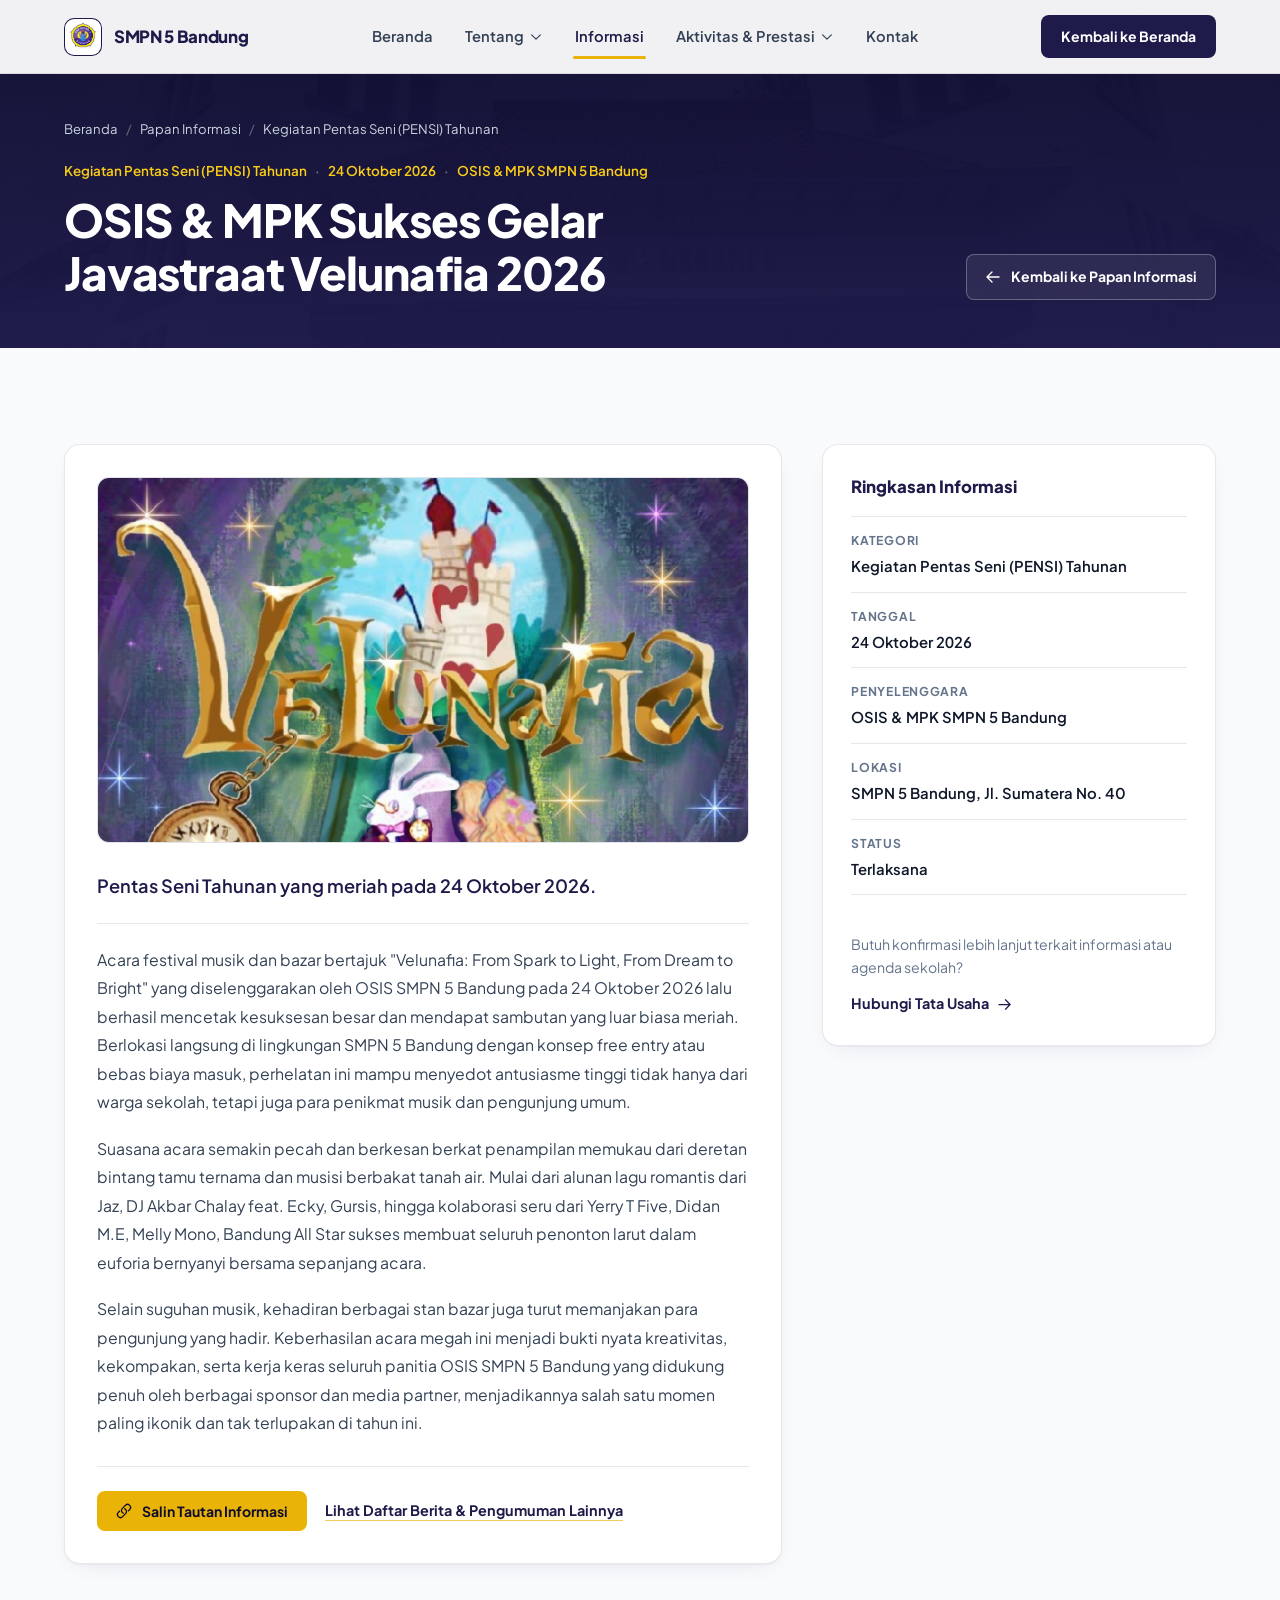
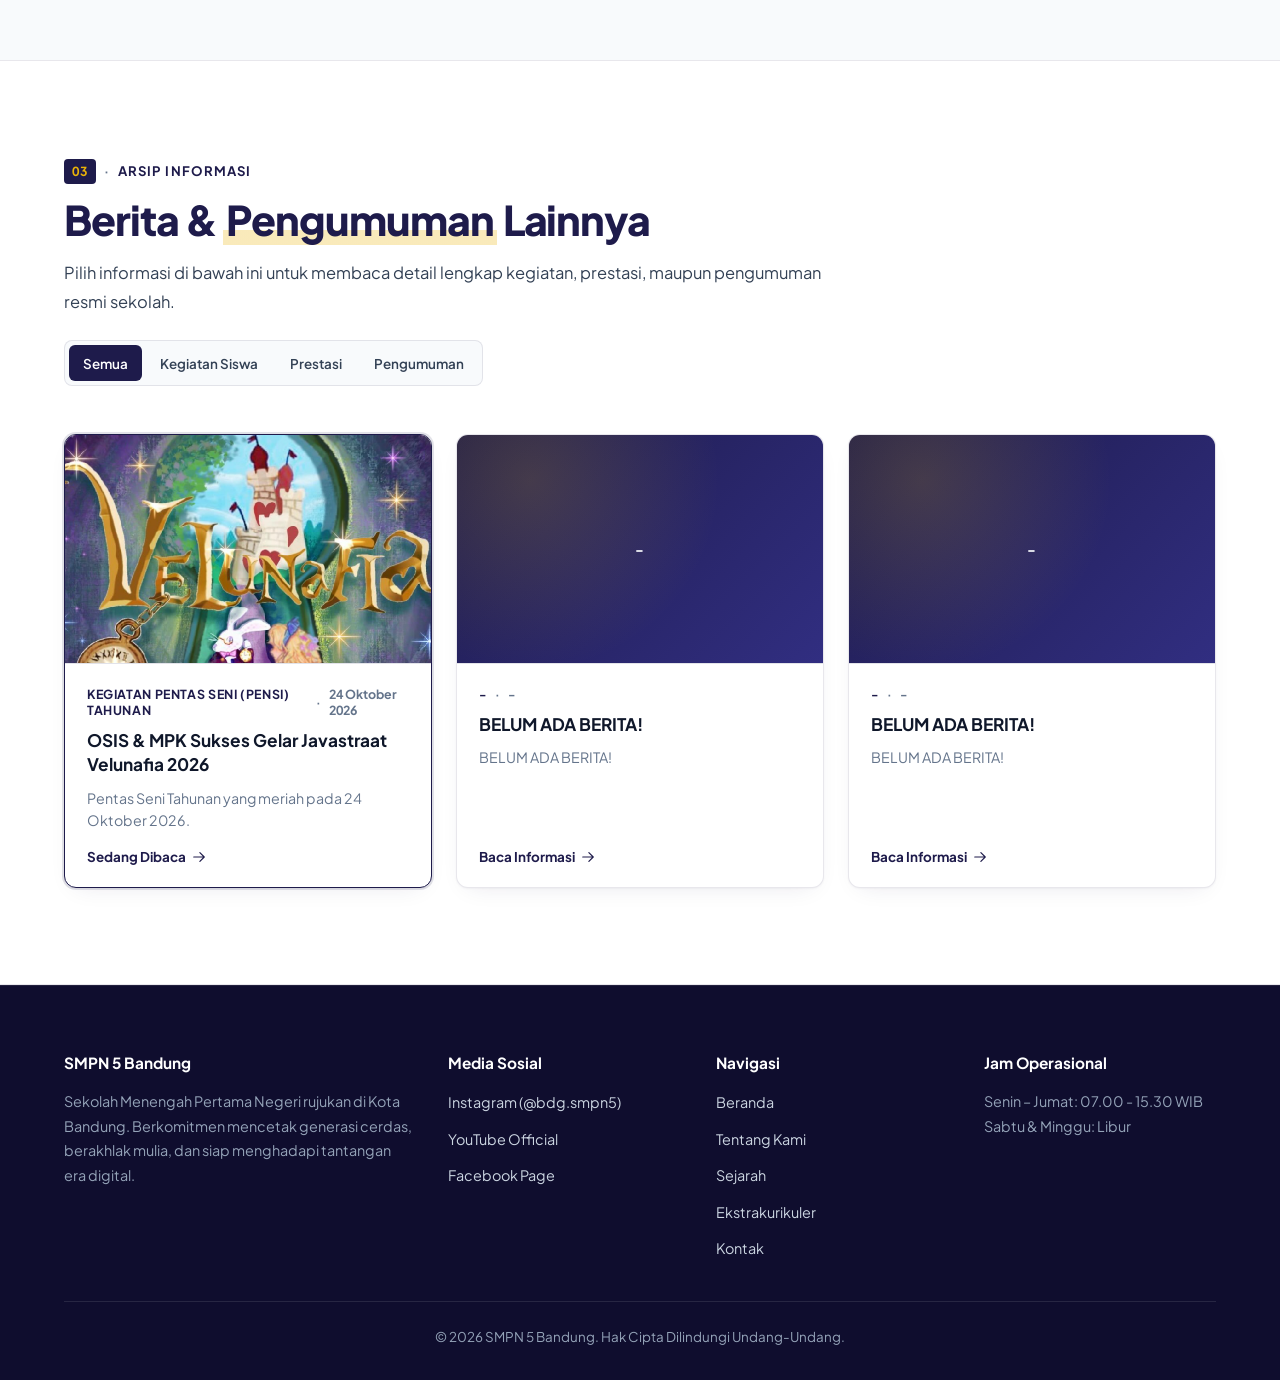
==== berita.html @ 43fdb9d6 "Add files via upload" ====
<!DOCTYPE html>
<html lang="id">
<head>
  <meta charset="UTF-8">
  <meta name="viewport" content="width=device-width, initial-scale=1, viewport-fit=cover">
  <title>Berita &amp; Pengumuman – SMPN 5 Bandung</title>
  <meta name="description" content="Pusat informasi berita kegiatan kesiswaan, prestasi, dan pengumuman resmi SMP Negeri 5 Bandung.">
  <meta property="og:title" content="Berita &amp; Pengumuman – SMPN 5 Bandung">
  <meta property="og:description" content="Pusat informasi berita kegiatan kesiswaan, prestasi, dan pengumuman resmi SMP Negeri 5 Bandung.">
  <meta property="og:type" content="website">
  <link rel="preconnect" href="https://fonts.googleapis.com">
  <link rel="preconnect" href="https://fonts.gstatic.com" crossorigin>
  <link href="https://fonts.googleapis.com/css2?family=Plus+Jakarta+Sans:wght@400;500;600;700;800&display=swap" rel="stylesheet">
  <link rel="stylesheet" href="css/style.css">
</head>
<body class="page-berita">

  <div id="bar" aria-hidden="true"></div>

  <!-- NAVIGASI UTAMA -->
  <nav id="nav" aria-label="Navigasi Utama">
    <div class="wrap nb">
      <a href="index.html#beranda" class="logo">
        <span class="logo-frame">
          <img src="assets/images/Logo_SMPN5.png" alt="Logo SMPN 5 Bandung" class="logo-img" data-fallback-text="5">
        </span>
        <span class="logo-text">SMPN 5 Bandung</span>
      </a>

      <div class="menu" id="menu">
        <a href="index.html#beranda" data-t="beranda">Beranda</a>

        <div class="dd">
          <a href="index.html#tentang" data-t="tentang sejarah">
            <span>Tentang</span>
            <svg class="dd-chevron" width="14" height="14" fill="none" viewBox="0 0 24 24" stroke="currentColor" stroke-width="2" aria-hidden="true">
              <path stroke-linecap="round" stroke-linejoin="round" d="m19.5 8.25-7.5 7.5-7.5-7.5" />
            </svg>
          </a>
          <div class="sub">
            <a href="index.html#tentang">Visi &amp; Kepala Sekolah</a>
            <a href="index.html#sejarah">Sejarah Sekolah</a>
          </div>
        </div>

        <a href="berita.html" class="active" data-t="info">Informasi</a>

        <div class="dd">
          <a href="index.html#sorotan" data-t="sorotan ekskul galeri">
            <span>Aktivitas &amp; Prestasi</span>
            <svg class="dd-chevron" width="14" height="14" fill="none" viewBox="0 0 24 24" stroke="currentColor" stroke-width="2" aria-hidden="true">
              <path stroke-linecap="round" stroke-linejoin="round" d="m19.5 8.25-7.5 7.5-7.5-7.5" />
            </svg>
          </a>
          <div class="sub">
            <a href="index.html#sorotan">Program &amp; Kegiatan</a>
            <a href="index.html#ekskul">Ekstrakurikuler</a>
            <a href="index.html#galeri">Galeri</a>
          </div>
        </div>

        <a href="index.html#kontak" data-t="kontak">Kontak</a>
        <span class="ind" id="ind" aria-hidden="true"></span>
      </div>

      <div class="nav-actions">
        <a href="index.html#info" class="nav-cta">Kembali ke Beranda</a>
        <button class="burger" id="burger" type="button" aria-label="Menu" aria-expanded="false" aria-controls="menu">
          <svg class="icon-menu" width="22" height="22" fill="none" viewBox="0 0 24 24" stroke="currentColor" stroke-width="1.8" aria-hidden="true">
            <path stroke-linecap="round" stroke-linejoin="round" d="M3.75 6.75h16.5M3.75 12h16.5M3.75 17.25h16.5" />
          </svg>
          <svg class="icon-close" width="22" height="22" fill="none" viewBox="0 0 24 24" stroke="currentColor" stroke-width="1.8" aria-hidden="true">
            <path stroke-linecap="round" stroke-linejoin="round" d="M6 18 18 6M6 6l12 12" />
          </svg>
        </button>
      </div>
    </div>
  </nav>

  <!-- NEWS PAGE HEADER -->
  <header class="news-hero">
    <div class="news-hero-bg" style="background-image:url('assets/images/SMPN_5.png')"></div>
    <div class="news-hero-overlay"></div>
    <div class="wrap news-hero-inner">
      <nav class="breadcrumb" aria-label="Breadcrumb">
        <a href="index.html">Beranda</a>
        <span aria-hidden="true">/</span>
        <a href="index.html#info">Papan Informasi</a>
        <span aria-hidden="true">/</span>
        <span id="crumb-title">Detail Informasi</span>
      </nav>

      <div class="news-hero-row">
        <div>
          <div class="news-kicker-line">
            <span id="detail-category">Kegiatan Siswa</span>
            <span class="sep" aria-hidden="true">·</span>
            <span id="detail-date" class="tabular">24 Oktober 2026</span>
            <span class="sep" aria-hidden="true">·</span>
            <span id="detail-unit">OSIS &amp; MPK SMPN 5 Bandung</span>
          </div>
          <h1 id="detail-title">OSIS &amp; MPK Sukses Gelar Javastraat Velunafia 2026</h1>
        </div>
        <a href="index.html#info" class="btn ghost sm back-btn">
          <svg width="16" height="16" fill="none" viewBox="0 0 24 24" stroke="currentColor" stroke-width="2" aria-hidden="true">
            <path stroke-linecap="round" stroke-linejoin="round" d="M10.5 19.5 3 12m0 0 7.5-7.5M3 12h18" />
          </svg>
          <span>Kembali ke Papan Informasi</span>
        </a>
      </div>
    </div>
  </header>

  <main>
    <!-- DETAIL ARTIKEL -->
    <section id="article-detail" class="light-section">
      <div class="wrap">
        <div class="article-layout">
          <article class="article-main">
            <figure class="article-cover" id="detail-cover">
              <img id="detail-img" src="assets/images/Logo Velunafia.png" alt="Velunafia 2026" data-fallback-text="Velunafia 2026">
            </figure>

            <p class="article-summary" id="detail-summary">
              Ajang kreativitas seni dan kolaborasi pelajar yang meriah pada 24 Oktober 2026.
            </p>

            <div class="article-prose" id="detail-body">
              <p>OSIS dan MPK SMP Negeri 5 Bandung menyelenggarakan Javastraat Velunafia 2026 sebagai ruang ekspresi seni, musik, pertunjukan budaya Nusantara, serta kolaborasi antarsiswa di lingkungan Jalan Sumatera No. 40.</p>
              <p>Rangkaian acara menampilkan pentas gamelan kontemporer, paduan suara, seni tari tradisional, hingga pameran karya proyek pelajar yang mencerminkan semangat Profil Pelajar Pancasila dan kreativitas generasi muda Kota Bandung.</p>
              <p>Kegiatan berlangsung tertib dengan dukungan penuh pimpinan sekolah, dewan guru, komite, serta antusiasme seluruh warga sekolah dan tamu undangan.</p>
            </div>

            <div class="article-actions">
              <button type="button" class="btn gold sm" id="copy-link-btn">
                <svg width="16" height="16" fill="none" viewBox="0 0 24 24" stroke="currentColor" stroke-width="2" aria-hidden="true">
                  <path stroke-linecap="round" stroke-linejoin="round" d="M13.19 8.688a4.5 4.5 0 0 1 1.242 7.244l-4.5 4.5a4.5 4.5 0 0 1-6.364-6.364l1.757-1.757m13.35-.622 1.757-1.757a4.5 4.5 0 0 0-6.364-6.364l-4.5 4.5a4.5 4.5 0 0 0 1.242 7.244" />
                </svg>
                <span>Salin Tautan Informasi</span>
              </button>
              <a href="#daftar-informasi" class="btn-link">Lihat Daftar Berita &amp; Pengumuman Lainnya</a>
            </div>
          </article>

          <aside class="article-aside" aria-label="Ringkasan Informasi">
            <div class="aside-card">
              <h3>Ringkasan Informasi</h3>
              <dl class="meta-dl" id="detail-meta-list">
                <div>
                  <dt>Kategori</dt>
                  <dd id="meta-cat">Kegiatan Siswa</dd>
                </div>
                <div>
                  <dt>Tanggal</dt>
                  <dd id="meta-date" class="tabular">24 Oktober 2026</dd>
                </div>
                <div>
                  <dt>Penyelenggara</dt>
                  <dd id="meta-org">OSIS &amp; MPK SMPN 5 Bandung</dd>
                </div>
                <div>
                  <dt>Lokasi</dt>
                  <dd id="meta-loc">Kampus SMPN 5 Bandung, Jl. Sumatera No. 40</dd>
                </div>
                <div>
                  <dt>Status</dt>
                  <dd id="meta-status">Terlaksana</dd>
                </div>
              </dl>

              <div class="aside-help">
                <p>Butuh konfirmasi lebih lanjut terkait informasi atau agenda sekolah?</p>
                <a href="index.html#kontak" class="aside-contact-link">
                  <span>Hubungi Tata Usaha</span>
                  <svg width="15" height="15" fill="none" viewBox="0 0 24 24" stroke="currentColor" stroke-width="2" aria-hidden="true">
                    <path stroke-linecap="round" stroke-linejoin="round" d="M13.5 4.5 21 12m0 0-7.5 7.5M21 12H3" />
                  </svg>
                </a>
              </div>
            </div>
          </aside>
        </div>
      </div>
    </section>

    <!-- ARSIP BERITA & PENGUMUMAN -->
    <section id="daftar-informasi" class="light-section alt-surface">
      <div class="wrap">
        <div class="section-head section-head-split">
          <div>
            <div class="num"><b>03</b><span class="num-sep" aria-hidden="true">·</span><span>Arsip Informasi</span></div>
            <h2>Berita &amp; <em>Pengumuman</em> Lainnya</h2>
            <p class="lead">Pilih informasi di bawah ini untuk membaca detail lengkap kegiatan, prestasi, maupun pengumuman resmi sekolah.</p>
          </div>

          <div class="filter-bar" role="tablist" aria-label="Filter Kategori Informasi">
            <button type="button" class="filter-btn active" data-filter="semua" role="tab" aria-selected="true">Semua</button>
            <button type="button" class="filter-btn" data-filter="Kegiatan Siswa" role="tab" aria-selected="false">Kegiatan Siswa</button>
            <button type="button" class="filter-btn" data-filter="Prestasi" role="tab" aria-selected="false">Prestasi</button>
            <button type="button" class="filter-btn" data-filter="Pengumuman" role="tab" aria-selected="false">Pengumuman</button>
          </div>
        </div>

        <div class="archive-grid" id="archive-grid">
          <!-- Diisi dinamis oleh js/script.js -->
        </div>
      </div>
    </section>
  </main>

  <!-- FOOTER -->
  <footer>
    <div class="wrap">
      <div class="fg">
        <div>
          <h4>SMPN 5 Bandung</h4>
          <p>Sekolah Menengah Pertama Negeri rujukan di Kota Bandung. Berkomitmen mencetak generasi cerdas, berakhlak mulia, dan siap menghadapi tantangan era digital.</p>
        </div>
        <div>
          <h4>Media Sosial</h4>
          <ul>
            <li><a href="https://www.instagram.com/bdg.smpn5/" target="_blank" rel="noopener">Instagram (@bdg.smpn5)</a></li>
            <li><a href="https://www.youtube.com/@SMPNEGERI5BANDUNGOFFICIAL" target="_blank" rel="noopener">YouTube Official</a></li>
            <li><a href="https://www.facebook.com/profile.php?id=100057695181991" target="_blank" rel="noopener">Facebook Page</a></li>
          </ul>
        </div>
        <div>
          <h4>Navigasi</h4>
          <ul>
            <li><a href="index.html#beranda">Beranda</a></li>
            <li><a href="index.html#tentang">Tentang Kami</a></li>
            <li><a href="index.html#sejarah">Sejarah</a></li>
            <li><a href="index.html#ekskul">Ekstrakurikuler</a></li>
            <li><a href="index.html#kontak">Kontak</a></li>
          </ul>
        </div>
        <div>
          <h4>Jam Operasional</h4>
          <p>Senin – Jumat: 07.00 - 15.30 WIB<br>Sabtu &amp; Minggu: Libur</p>
        </div>
      </div>
      <div class="cp">© 2026 SMPN 5 Bandung. Hak Cipta Dilindungi Undang-Undang.</div>
    </div>
  </footer>

  <div class="toast" id="toast" role="status" aria-live="polite"></div>

  <script src="js/script.js" defer></script>
</body>
</html>
---- css/style.css ----
/* ==========================================================================
   SMPN 5 BANDUNG — EDITORIAL & MODERN INSTITUTIONAL DESIGN SYSTEM
   Palette: Navy (#1E1B4B / #0F0D2E), Gold (#EAB308 / #FACC15), Light (#F8FAFC / #FFFFFF)
   Typography: Plus Jakarta Sans
   ========================================================================== */

:root {
  --navy: #1E1B4B;
  --navy-deep: #0F0D2E;
  --navy-mid: #312E81;
  --gold: #EAB308;
  --gold2: #FACC15;
  --gold-soft: rgba(234, 179, 8, 0.14);

  --bg-light: #F8FAFC;
  --surface: #FFFFFF;
  --ink: #0F172A;
  --ink-soft: #334155;
  --muted: #64748B;
  --muted-dark: #94A3B8;

  --line-light: rgba(30, 27, 75, 0.1);
  --line-dark: rgba(255, 255, 255, 0.14);

  --radius-sm: 8px;
  --radius-md: 12px;
  --radius-lg: 16px;

  --shadow-card: 0 1px 2px rgba(15, 23, 42, 0.04), 0 8px 24px -12px rgba(30, 27, 75, 0.12);
  --shadow-hover: 0 12px 32px -12px rgba(30, 27, 75, 0.22);

  --ease: cubic-bezier(0.16, 1, 0.3, 1);
  --nav-h: 74px;
}

*,
*::before,
*::after {
  box-sizing: border-box;
}

html {
  scroll-behavior: smooth;
  font-size: 16px;
  -webkit-text-size-adjust: 100%;
}

body {
  margin: 0;
  font-family: 'Plus Jakarta Sans', -apple-system, BlinkMacSystemFont, 'Segoe UI', sans-serif;
  background-color: var(--bg-light);
  color: var(--ink);
  line-height: 1.65;
  overflow-x: hidden;
  -webkit-font-smoothing: antialiased;
}

img {
  display: block;
  max-width: 100%;
}

a {
  color: inherit;
  text-decoration: none;
}

button {
  font-family: inherit;
}

:focus-visible {
  outline: 2px solid var(--gold);
  outline-offset: 3px;
}

.wrap {
  width: 100%;
  max-width: 1200px;
  margin-inline: auto;
  padding-inline: 24px;
}

.tabular {
  font-variant-numeric: tabular-nums;
}

/* ==========================================================================
   LOADING CURTAIN & READING PROGRESS BAR
   ========================================================================== */
#curtain {
  position: fixed;
  inset: 0;
  z-index: 9999;
  display: grid;
  place-items: center;
  background: var(--navy-deep);
  color: #FFFFFF;
  transition: opacity 0.45s var(--ease), visibility 0.45s var(--ease);
}

#curtain.done {
  opacity: 0;
  visibility: hidden;
  pointer-events: none;
}

.curtain-inner {
  display: flex;
  flex-direction: column;
  align-items: center;
  gap: 6px;
  text-align: center;
}

.curtain-mark {
  font-size: clamp(2rem, 4vw, 2.75rem);
  font-weight: 800;
  letter-spacing: -0.03em;
  color: #FFFFFF;
}

.curtain-sub {
  font-size: 0.78rem;
  font-weight: 600;
  letter-spacing: 0.18em;
  text-transform: uppercase;
  color: var(--gold2);
}

#bar {
  position: fixed;
  top: 0;
  left: 0;
  right: 0;
  height: 3px;
  background: linear-gradient(90deg, var(--gold), var(--gold2));
  transform-origin: left center;
  transform: scaleX(0);
  z-index: 1001;
  pointer-events: none;
}

/* ==========================================================================
   TOP NAVIGATION BAR (3-ZONE CONTRACT)
   ========================================================================== */
#nav {
  position: fixed;
  top: 0;
  left: 0;
  right: 0;
  z-index: 900;
  height: var(--nav-h);
  display: flex;
  align-items: center;
  background: rgba(255, 255, 255, 0.94);
  backdrop-filter: blur(12px);
  -webkit-backdrop-filter: blur(12px);
  border-bottom: 1px solid var(--line-light);
  transition: background-color 0.2s var(--ease), box-shadow 0.2s var(--ease);
}

#nav.scrolled {
  background: rgba(255, 255, 255, 0.97);
  box-shadow: 0 4px 20px rgba(15, 23, 42, 0.06);
}

.nb {
  display: flex;
  align-items: center;
  justify-content: space-between;
  gap: 32px;
}

/* Zone 1: Brand */
.logo {
  display: inline-flex;
  align-items: center;
  gap: 12px;
  white-space: nowrap;
  flex-shrink: 0;
}

.logo-frame {
  width: 38px;
  height: 38px;
  border-radius: 10px;
  background: var(--navy);
  display: inline-flex;
  align-items: center;
  justify-content: center;
  overflow: hidden;
  flex-shrink: 0;
  border: 1px solid rgba(30, 27, 75, 0.12);
}

.logo-img {
  width: 100%;
  height: 100%;
  object-fit: contain;
  padding: 3px;
  background: #FFFFFF;
}

.logo-frame.is-fallback {
  background: var(--navy);
  color: var(--gold2);
  font-weight: 800;
  font-size: 1rem;
}

.logo-text {
  font-size: 1.05rem;
  font-weight: 800;
  letter-spacing: -0.02em;
  color: var(--navy);
}

/* Zone 2: Nav Links */
.menu {
  position: relative;
  display: flex;
  align-items: center;
  gap: 28px;
}

.menu > a,
.dd > a {
  display: inline-flex;
  align-items: center;
  gap: 5px;
  padding: 10px 2px;
  font-size: 0.92rem;
  font-weight: 600;
  color: var(--ink-soft);
  white-space: nowrap;
  flex-shrink: 0;
  transition: color 0.18s var(--ease);
}

.menu > a:hover,
.dd > a:hover,
.menu > a.active,
.dd > a.active {
  color: var(--navy);
}

.dd {
  position: relative;
}

.dd-chevron {
  transition: transform 0.18s var(--ease);
}

.dd:hover .dd-chevron,
.dd:focus-within .dd-chevron {
  transform: rotate(180deg);
}

.sub {
  position: absolute;
  top: calc(100% + 6px);
  left: -12px;
  min-width: 220px;
  padding: 8px;
  background: var(--surface);
  border: 1px solid var(--line-light);
  border-radius: var(--radius-md);
  box-shadow: 0 16px 36px -8px rgba(15, 23, 42, 0.14);
  opacity: 0;
  visibility: hidden;
  transform: translateY(6px);
  transition: opacity 0.18s var(--ease), transform 0.18s var(--ease), visibility 0.18s var(--ease);
  z-index: 20;
}

.dd:hover .sub,
.dd:focus-within .sub {
  opacity: 1;
  visibility: visible;
  transform: translateY(0);
}

.sub a {
  display: block;
  padding: 9px 12px;
  border-radius: var(--radius-sm);
  font-size: 0.875rem;
  font-weight: 500;
  color: var(--ink-soft);
  white-space: nowrap;
  transition: background-color 0.15s var(--ease), color 0.15s var(--ease);
}

.sub a:hover {
  background: var(--bg-light);
  color: var(--navy);
}

.ind {
  position: absolute;
  bottom: 0;
  left: 0;
  height: 2.5px;
  width: 0;
  background: var(--gold);
  border-radius: 2px;
  transition: transform 0.22s var(--ease), width 0.22s var(--ease), opacity 0.18s var(--ease);
  pointer-events: none;
}

/* Zone 3: Primary Action + Mobile Burger */
.nav-actions {
  display: flex;
  align-items: center;
  gap: 12px;
  flex-shrink: 0;
}

.nav-cta {
  display: inline-flex;
  align-items: center;
  justify-content: center;
  padding: 10px 20px;
  min-height: 40px;
  background: var(--navy);
  color: #FFFFFF;
  font-size: 0.875rem;
  font-weight: 700;
  border-radius: var(--radius-sm);
  white-space: nowrap;
  flex-shrink: 0;
  transition: background-color 0.18s var(--ease), transform 0.18s var(--ease);
}

.nav-cta:hover {
  background: var(--navy-mid);
  transform: translateY(-1px);
}

.burger {
  display: none;
  align-items: center;
  justify-content: center;
  width: 44px;
  height: 44px;
  border: 1px solid var(--line-light);
  border-radius: var(--radius-sm);
  background: var(--surface);
  color: var(--navy);
  cursor: pointer;
}

.burger .icon-close {
  display: none;
}

.burger[aria-expanded="true"] .icon-menu {
  display: none;
}

.burger[aria-expanded="true"] .icon-close {
  display: block;
}

/* ==========================================================================
   HERO SECTION (DARK NAVY SPLIT GRADIENT OVER PHOTO)
   ========================================================================== */
.hero {
  position: relative;
  min-height: min(92vh, 840px);
  padding: calc(var(--nav-h) + 64px) 0 72px;
  display: flex;
  align-items: center;
  background: var(--navy-deep);
  color: #FFFFFF;
  overflow: hidden;
}

.hero-bg {
  position: absolute;
  inset: 0;
  background-size: cover;
  background-position: 68% center;
  background-repeat: no-repeat;
  transform: scale(1.02);
}

.hero-overlay {
  position: absolute;
  inset: 0;
  background:
    linear-gradient(90deg, #0F0D2E 0%, rgba(15, 13, 46, 0.94) 36%, rgba(30, 27, 75, 0.62) 64%, rgba(30, 27, 75, 0.22) 100%),
    linear-gradient(180deg, rgba(15, 13, 46, 0.35) 0%, rgba(15, 13, 46, 0.18) 55%, rgba(15, 13, 46, 0.84) 100%);
}

.hero-inner {
  position: relative;
  z-index: 2;
}

.hero-content {
  max-width: 640px;
}

.hero-kicker {
  display: inline-flex;
  align-items: center;
  gap: 8px;
  color: var(--gold2);
  font-size: 0.85rem;
  font-weight: 600;
  letter-spacing: 0.02em;
  margin-bottom: 18px;
}

.hero h1 {
  margin: 0;
  font-size: clamp(2.5rem, 5vw, 4.15rem);
  font-weight: 800;
  line-height: 1.06;
  letter-spacing: -0.03em;
  color: #FFFFFF;
  text-wrap: balance;
}

.hero h1 span {
  color: var(--gold2);
}

.tag {
  margin-top: 14px;
  font-size: 1.05rem;
  font-weight: 700;
  letter-spacing: 0.14em;
  color: #E2E8F0;
}

.hero-desc {
  margin: 18px 0 0;
  max-width: 56ch;
  font-size: 1.04rem;
  line-height: 1.7;
  color: #CBD5E1;
}

.acts {
  margin-top: 30px;
  display: flex;
  flex-wrap: wrap;
  align-items: center;
  gap: 14px;
}

.btn {
  display: inline-flex;
  align-items: center;
  justify-content: center;
  gap: 10px;
  padding: 13px 24px;
  min-height: 46px;
  border-radius: var(--radius-sm);
  font-size: 0.94rem;
  font-weight: 700;
  border: 1px solid transparent;
  cursor: pointer;
  white-space: nowrap;
  transition: transform 0.18s var(--ease), background-color 0.18s var(--ease), border-color 0.18s var(--ease), color 0.18s var(--ease);
}

.btn.sm {
  padding: 10px 18px;
  min-height: 40px;
  font-size: 0.875rem;
}

.btn.gold {
  background: var(--gold);
  color: var(--navy-deep);
}

.btn.gold:hover {
  background: var(--gold2);
  transform: translateY(-2px);
}

.btn.ghost {
  background: rgba(255, 255, 255, 0.08);
  border-color: rgba(255, 255, 255, 0.28);
  color: #FFFFFF;
  backdrop-filter: blur(8px);
}

.btn.ghost:hover {
  background: rgba(255, 255, 255, 0.16);
  border-color: rgba(255, 255, 255, 0.45);
  transform: translateY(-2px);
}

.hero-meta-block {
  margin-top: 40px;
  padding-top: 28px;
  border-top: 1px solid rgba(255, 255, 255, 0.16);
}

.stats {
  display: grid;
  grid-template-columns: repeat(3, minmax(0, 1fr));
  gap: 24px;
  max-width: 500px;
}

.stat {
  display: flex;
  flex-direction: column;
  gap: 4px;
  font-size: 0.85rem;
  color: #CBD5E1;
}

.stat b {
  font-size: clamp(1.75rem, 2.8vw, 2.25rem);
  font-weight: 800;
  line-height: 1.1;
  color: #FFFFFF;
  font-variant-numeric: tabular-nums;
}

.badges {
  margin-top: 22px;
  display: flex;
  flex-wrap: wrap;
  align-items: center;
  gap: 10px;
  font-size: 0.84rem;
  font-weight: 500;
  color: #CBD5E1;
}

.badges .sep {
  color: var(--gold);
  font-weight: 700;
}

/* ==========================================================================
   TICKER BAND
   ========================================================================== */
.ticker {
  background: var(--navy);
  color: #FFFFFF;
  border-top: 1px solid rgba(250, 204, 21, 0.25);
  border-bottom: 1px solid rgba(250, 204, 21, 0.25);
  overflow: hidden;
  padding: 15px 0;
}

.ticker-track {
  display: flex;
  width: max-content;
  gap: 40px;
  animation: ticker-scroll 34s linear infinite;
}

.ticker:hover .ticker-track {
  animation-play-state: paused;
}

.ticker-track span {
  display: inline-flex;
  align-items: center;
  gap: 10px;
  font-size: 0.85rem;
  font-weight: 600;
  letter-spacing: 0.04em;
  text-transform: uppercase;
  white-space: nowrap;
  color: #F1F5F9;
}

.ticker-track svg {
  color: var(--gold2);
  flex-shrink: 0;
}

@keyframes ticker-scroll {
  from {
    transform: translateX(0);
  }
  to {
    transform: translateX(-50%);
  }
}

/* ==========================================================================
   SHARED SECTION ARCHITECTURE
   ========================================================================== */
section {
  position: relative;
  padding: 96px 0;
  overflow: clip;
}

.light-section {
  background: var(--bg-light);
  color: var(--ink);
}

.light-section.alt-surface {
  background: var(--surface);
  border-top: 1px solid var(--line-light);
  border-bottom: 1px solid var(--line-light);
}

.section-bg {
  position: absolute;
  inset: 0;
  background-size: cover;
  background-position: center;
  pointer-events: none;
}

.light-bg {
  opacity: 0.14;
  filter: saturate(65%);
}

.section-overlay {
  position: absolute;
  inset: 0;
  pointer-events: none;
}

.light-overlay {
  background: linear-gradient(180deg, rgba(248, 250, 252, 0.84), rgba(248, 250, 252, 0.92));
}

.alt-surface .light-overlay {
  background: linear-gradient(180deg, rgba(255, 255, 255, 0.86), rgba(255, 255, 255, 0.94));
}

section > .wrap {
  position: relative;
  z-index: 2;
}

.section-head {
  max-width: 700px;
  margin-bottom: 48px;
}

.section-head-split {
  max-width: none;
  display: flex;
  align-items: flex-end;
  justify-content: space-between;
  gap: 24px;
  flex-wrap: wrap;
}

.head-link {
  display: inline-flex;
  align-items: center;
  gap: 8px;
  padding: 10px 18px;
  min-height: 42px;
  border-radius: var(--radius-sm);
  border: 1px solid var(--line-light);
  background: var(--surface);
  color: var(--navy);
  font-size: 0.88rem;
  font-weight: 700;
  white-space: nowrap;
  flex-shrink: 0;
  transition: border-color 0.18s var(--ease), background-color 0.18s var(--ease), transform 0.18s var(--ease);
}

.head-link:hover {
  border-color: var(--gold);
  background: rgba(234, 179, 8, 0.08);
  transform: translateY(-1px);
}

.num {
  display: inline-flex;
  align-items: center;
  gap: 8px;
  font-size: 0.82rem;
  font-weight: 700;
  letter-spacing: 0.08em;
  text-transform: uppercase;
  color: var(--navy);
  margin-bottom: 12px;
}

.num b {
  font-variant-numeric: tabular-nums;
  color: var(--gold);
  background: var(--navy);
  padding: 2px 8px;
  border-radius: 4px;
  font-size: 0.78rem;
}

.num-sep {
  color: var(--muted);
}

section h2 {
  margin: 0;
  font-size: clamp(1.85rem, 3.2vw, 2.65rem);
  font-weight: 800;
  line-height: 1.15;
  letter-spacing: -0.025em;
  color: var(--navy);
  text-wrap: balance;
}

section h2 em {
  font-style: normal;
  color: var(--gold);
  background: linear-gradient(transparent 72%, rgba(234, 179, 8, 0.28) 72%);
  color: var(--navy);
  padding-inline: 3px;
}

.lead {
  margin: 16px 0 0;
  font-size: 1.03rem;
  line-height: 1.75;
  color: var(--ink-soft);
  max-width: 65ch;
}

/* ==========================================================================
   01 TENTANG & VISI (ASYMMETRIC EDITORIAL LAYOUT)
   ========================================================================== */
.vis {
  display: grid;
  grid-template-columns: minmax(270px, 330px) 1fr;
  gap: 28px;
  align-items: start;
  padding-bottom: 44px;
  border-bottom: 1px solid var(--line-light);
}

.kepsek {
  position: sticky;
  top: calc(var(--nav-h) + 24px);
  background: var(--surface);
  border: 1px solid var(--line-light);
  border-radius: var(--radius-lg);
  padding: 14px;
  box-shadow: var(--shadow-card);
  display: flex;
  flex-direction: column;
}

.av {
  position: relative;
  aspect-ratio: 4 / 5;
  border-radius: var(--radius-md);
  overflow: hidden;
  background: linear-gradient(135deg, var(--navy), var(--navy-mid));
}

.av img {
  width: 100%;
  height: 100%;
  object-fit: cover;
  object-position: top center;
}

.kepsek-meta {
  margin-top: 12px;
  padding: 14px 6px 4px;
  border-top: 1px solid var(--line-light);
}

.kepsek-meta h4 {
  margin: 0;
  font-size: 1.04rem;
  font-weight: 700;
  color: var(--navy);
}

.kepsek-meta p {
  margin: 4px 0 0;
  font-size: 0.86rem;
  color: var(--muted);
}

.vis-stack {
  display: flex;
  flex-direction: column;
  gap: 20px;
}

.vis-body,
.misi-body {
  background: var(--surface);
  border: 1px solid var(--line-light);
  border-radius: var(--radius-lg);
  padding: 32px 36px;
  box-shadow: var(--shadow-card);
  display: flex;
  flex-direction: column;
}

.vis-head {
  display: flex;
  align-items: center;
  justify-content: space-between;
  gap: 16px;
}

.vis-head .num {
  margin-bottom: 0;
}

.quote-mark {
  color: rgba(234, 179, 8, 0.55);
  flex-shrink: 0;
}

.vis-body blockquote,
.vis-body blockquote.visi-quote {
  margin: 18px 0 0;
  padding: 20px 0;
  border-top: 1px solid var(--line-light);
  border-bottom: 1px solid var(--line-light);
  font-size: clamp(1.12rem, 1.65vw, 1.38rem);
  font-weight: 700;
  line-height: 1.5;
  letter-spacing: -0.01em;
  color: var(--navy);
  text-wrap: balance;
}

.vis-body .lead {
  margin-top: 18px;
  max-width: 65ch;
}

.misi-list {
  margin: 18px 0 0;
  padding: 0;
  list-style: none;
  border-top: 1px solid var(--line-light);
}

.misi-list li {
  display: grid;
  grid-template-columns: 34px 1fr;
  gap: 14px;
  align-items: start;
  padding: 14px 0;
  border-bottom: 1px solid var(--line-light);
  font-size: 0.96rem;
  line-height: 1.6;
  color: var(--ink-soft);
}

.misi-list li:last-child {
  padding-bottom: 0;
  border-bottom: none;
}

.misi-num {
  display: inline-flex;
  align-items: center;
  justify-content: center;
  width: 30px;
  height: 26px;
  margin-top: 1px;
  border-radius: 6px;
  background: rgba(30, 27, 75, 0.06);
  color: var(--navy);
  font-size: 0.78rem;
  font-weight: 800;
  font-variant-numeric: tabular-nums;
}

/* 4-Pillar Grid */
.grid4 {
  margin-top: 36px;
  display: grid;
  grid-template-columns: repeat(4, minmax(0, 1fr));
  gap: 20px;
  align-items: stretch;
}

.tilt {
  background: var(--surface);
  border: 1px solid var(--line-light);
  border-radius: var(--radius-md);
  padding: 26px 24px;
  box-shadow: var(--shadow-card);
  display: flex;
  flex-direction: column;
  transition: transform 0.2s var(--ease), box-shadow 0.2s var(--ease), border-color 0.2s var(--ease);
}

.tilt:hover {
  transform: translateY(-4px);
  box-shadow: var(--shadow-hover);
  border-color: rgba(234, 179, 8, 0.55);
}

.tilt-top {
  display: flex;
  align-items: center;
  justify-content: space-between;
  gap: 12px;
  margin-bottom: 18px;
}

.tilt-top .ico {
  margin-bottom: 0;
}

.tilt-idx {
  font-size: 0.78rem;
  font-weight: 700;
  letter-spacing: 0.06em;
  color: var(--muted);
  font-variant-numeric: tabular-nums;
}

.ico,
.em-icon {
  width: 46px;
  height: 46px;
  border-radius: 10px;
  display: inline-flex;
  align-items: center;
  justify-content: center;
  background: rgba(30, 27, 75, 0.06);
  color: var(--navy);
  margin-bottom: 18px;
  transition: background-color 0.2s var(--ease), color 0.2s var(--ease);
}

.ico svg,
.em-icon svg {
  width: 22px;
  height: 22px;
}

.tilt:hover .ico,
.tilt:hover .em-icon {
  background: var(--navy);
  color: var(--gold2);
}

.tilt h3 {
  margin: 0;
  font-size: 1.04rem;
  font-weight: 700;
  color: var(--navy);
}

.tilt p {
  margin: 8px 0 0;
  font-size: 0.9rem;
  line-height: 1.6;
  color: var(--muted);
}

/* ==========================================================================
   02 SEJARAH (DARK NAVY INTERACTIVE TIMELINE)
   ========================================================================== */
section.dark {
  background: var(--navy-deep);
  color: #F8FAFC;
}

section.dark .section-bg {
  opacity: 0.28;
  filter: saturate(75%);
}

.dark-overlay {
  background: linear-gradient(180deg, rgba(15, 13, 46, 0.88) 0%, rgba(30, 27, 75, 0.82) 50%, rgba(15, 13, 46, 0.94) 100%);
}

section.dark .num {
  color: var(--gold2);
}

section.dark .num b {
  background: var(--gold);
  color: var(--navy-deep);
}

section.dark .num-sep {
  color: var(--muted-dark);
}

section.dark h2 {
  color: #FFFFFF;
}

section.dark h2 em {
  color: var(--gold2);
  background: none;
  padding-inline: 0;
}

section.dark .lead {
  color: #CBD5E1;
}

.tl {
  position: relative;
  margin-top: 48px;
  padding: 12px 0;
}

.tl .rail,
.tl .fill {
  position: absolute;
  top: 0;
  bottom: 0;
  left: 50%;
  width: 2px;
  transform: translateX(-50%);
}

.tl .rail {
  background: rgba(255, 255, 255, 0.14);
}

.tl .fill {
  height: 0;
  bottom: auto;
  background: linear-gradient(180deg, var(--gold2), var(--gold));
  box-shadow: 0 0 12px rgba(250, 204, 21, 0.45);
}

.ms {
  position: relative;
  width: 50%;
  padding: 0 40px 36px 0;
}

.ms:nth-of-type(even) {
  margin-left: 50%;
  padding: 0 0 36px 40px;
}

.ms:last-of-type {
  padding-bottom: 0;
}

.ms .dot {
  position: absolute;
  top: 24px;
  right: -7px;
  width: 14px;
  height: 14px;
  border-radius: 50%;
  background: var(--navy-deep);
  border: 2.5px solid rgba(255, 255, 255, 0.4);
  z-index: 2;
  transition: border-color 0.2s var(--ease), background-color 0.2s var(--ease), transform 0.2s var(--ease);
}

.ms:nth-of-type(even) .dot {
  right: auto;
  left: -7px;
}

.ms.lit .dot {
  border-color: var(--gold2);
  background: var(--gold);
  transform: scale(1.15);
}

.ms .bx {
  background: rgba(255, 255, 255, 0.05);
  border: 1px solid var(--line-dark);
  border-radius: var(--radius-md);
  padding: 24px 26px;
  backdrop-filter: blur(8px);
  transition: transform 0.2s var(--ease), border-color 0.2s var(--ease), background-color 0.2s var(--ease);
}

.ms:hover .bx {
  transform: translateY(-3px);
  border-color: rgba(250, 204, 21, 0.48);
  background: rgba(255, 255, 255, 0.08);
}

.ms .yr {
  display: inline-block;
  font-size: 0.85rem;
  font-weight: 800;
  letter-spacing: 0.06em;
  color: var(--gold2);
  font-variant-numeric: tabular-nums;
  margin-bottom: 6px;
}

.ms .bx b {
  display: block;
  font-size: 1.15rem;
  font-weight: 700;
  color: #FFFFFF;
}

.ms .bx p {
  margin: 8px 0 0;
  font-size: 0.93rem;
  line-height: 1.68;
  color: #CBD5E1;
}

/* ==========================================================================
   03 PAPAN INFORMASI (EDITORIAL 3-TIER NEWS GRID)
   ========================================================================== */
.news {
  display: grid;
  grid-template-columns: 1.45fr 1fr 1fr;
  gap: 24px;
  align-items: stretch;
}

.nw {
  position: relative;
  display: flex;
  flex-direction: column;
  background: var(--surface);
  border: 1px solid var(--line-light);
  border-radius: var(--radius-md);
  overflow: hidden;
  box-shadow: var(--shadow-card);
  cursor: pointer;
  transition: transform 0.2s var(--ease), box-shadow 0.2s var(--ease), border-color 0.2s var(--ease);
}

.nw:hover {
  transform: translateY(-4px);
  box-shadow: var(--shadow-hover);
  border-color: rgba(234, 179, 8, 0.55);
}

.nw .im {
  position: relative;
  aspect-ratio: 16 / 10;
  background: var(--bg-light);
  overflow: hidden;
  display: flex;
  align-items: center;
  justify-content: center;
  border-bottom: 1px solid var(--line-light);
}

.nw .im img {
  width: 100%;
  height: 100%;
  object-fit: cover;
  transition: transform 0.35s var(--ease);
}

.nw:hover .im img {
  transform: scale(1.03);
}

.nw .im-graphic {
  color: var(--navy);
}

.nw .im-gold {
  background: linear-gradient(135deg, rgba(234, 179, 8, 0.16), rgba(250, 204, 21, 0.35));
  color: var(--navy);
}

.nw .im-navy {
  background: linear-gradient(135deg, var(--navy), var(--navy-mid));
  color: var(--gold2);
}

.nw .t {
  padding: 24px;
  display: flex;
  flex-direction: column;
  flex: 1;
}

.nw .t small {
  font-size: 0.78rem;
  font-weight: 700;
  letter-spacing: 0.06em;
  text-transform: uppercase;
  color: var(--navy);
}

.nw .t h4 {
  margin: 10px 0 0;
  font-size: 1.15rem;
  font-weight: 700;
  line-height: 1.38;
  color: var(--ink);
}

.nw .t p {
  margin: 10px 0 0;
  font-size: 0.9rem;
  line-height: 1.6;
  color: var(--muted);
}

.nw-secondary .t {
  justify-content: center;
  align-items: flex-start;
}

.nw-secondary .t h4:empty,
.nw-secondary .t p:empty {
  display: none;
}

.nw-more {
  margin-top: auto;
  padding-top: 16px;
  display: inline-flex;
  align-items: center;
  gap: 6px;
  font-size: 0.86rem;
  font-weight: 700;
  color: var(--navy);
  white-space: nowrap;
  transition: color 0.18s var(--ease), gap 0.18s var(--ease);
}

.nw-more::after {
  content: '';
  position: absolute;
  inset: 0;
  z-index: 1;
}

.nw:hover .nw-more {
  color: var(--navy-mid);
  gap: 10px;
}

/* ==========================================================================
   04 SOROTAN & BENTO GRID KEGIATAN UNGGULAN
   ========================================================================== */
.kegiatan-grid-custom {
  display: grid;
  grid-template-columns: repeat(12, minmax(0, 1fr));
  gap: 24px;
}

.kegiatan-card {
  display: flex;
  flex-direction: column;
  background: var(--surface);
  border: 1px solid var(--line-light);
  border-radius: var(--radius-lg);
  overflow: hidden;
  box-shadow: var(--shadow-card);
  transition: transform 0.2s var(--ease), box-shadow 0.2s var(--ease), border-color 0.2s var(--ease);
}

.kegiatan-card:hover {
  transform: translateY(-4px);
  box-shadow: var(--shadow-hover);
  border-color: rgba(234, 179, 8, 0.55);
}

.bento-wide {
  grid-column: span 7;
}

.bento-std {
  grid-column: span 5;
}

.kegiatan-img {
  position: relative;
  height: 240px;
  background: linear-gradient(135deg, var(--navy), var(--navy-mid));
  overflow: hidden;
}

.kegiatan-img img {
  width: 100%;
  height: 100%;
  object-fit: cover;
  transition: transform 0.4s var(--ease);
}

.kegiatan-card:hover .kegiatan-img img {
  transform: scale(1.04);
}

.kegiatan-content {
  padding: 24px 26px 26px;
  display: flex;
  flex-direction: column;
  flex: 1;
}

.kegiatan-kicker {
  font-size: 0.76rem;
  font-weight: 700;
  letter-spacing: 0.08em;
  text-transform: uppercase;
  color: var(--muted);
  margin-bottom: 10px;
}

.kegiatan-title-row {
  display: flex;
  align-items: center;
  gap: 12px;
}

.kegiatan-icon {
  width: 38px;
  height: 38px;
  border-radius: 9px;
  background: rgba(30, 27, 75, 0.06);
  color: var(--navy);
  display: inline-flex;
  align-items: center;
  justify-content: center;
  flex-shrink: 0;
  transition: background-color 0.2s var(--ease), color 0.2s var(--ease);
}

.kegiatan-card:hover .kegiatan-icon {
  background: var(--navy);
  color: var(--gold2);
}

.kegiatan-title-row h3 {
  margin: 0;
  font-size: 1.15rem;
  font-weight: 700;
  color: var(--navy);
}

.kegiatan-content p {
  margin: 12px 0 0;
  font-size: 0.92rem;
  line-height: 1.65;
  color: var(--ink-soft);
}

/* ==========================================================================
   EKSTRAKURIKULER PILIHAN
   ========================================================================== */
.ekskul-heading {
  margin-top: 72px;
  margin-bottom: 28px;
  padding-top: 48px;
  border-top: 1px solid var(--line-light);
}

.ekskul-heading h3 {
  margin: 0;
  font-size: clamp(1.35rem, 2.2vw, 1.75rem);
  font-weight: 800;
  letter-spacing: -0.02em;
  color: var(--navy);
}

.ex {
  display: grid;
  grid-template-columns: repeat(4, minmax(0, 1fr));
  gap: 20px;
}

/* ==========================================================================
   05 GALERI & PRESTASI
   ========================================================================== */
.galeri-heading {
  margin-top: 80px;
  margin-bottom: 32px;
  padding-top: 48px;
  border-top: 1px solid var(--line-light);
}

.gal {
  display: grid;
  grid-template-columns: 1fr;
}

.g {
  margin: 0;
  position: relative;
  border-radius: var(--radius-lg);
  overflow: hidden;
  border: 1px solid var(--line-light);
  background: var(--navy-deep);
  aspect-ratio: 21 / 9;
  min-height: 320px;
  box-shadow: var(--shadow-card);
}

.g img {
  width: 100%;
  height: 100%;
  object-fit: cover;
  transition: transform 0.45s var(--ease);
}

.g:hover img,
.g:focus-visible img {
  transform: scale(1.03);
}

.g .ov {
  position: absolute;
  inset: 0;
  display: flex;
  flex-direction: column;
  justify-content: flex-end;
  padding: 36px;
  background: linear-gradient(180deg, rgba(15, 13, 46, 0.08) 0%, rgba(15, 13, 46, 0.48) 52%, rgba(15, 13, 46, 0.92) 100%);
  color: #E2E8F0;
  font-size: 0.98rem;
}

.g .ov b {
  font-size: clamp(1.25rem, 2.2vw, 1.65rem);
  font-weight: 800;
  color: #FFFFFF;
  margin-bottom: 6px;
}

/* ==========================================================================
   06 KONTAK
   ========================================================================== */
.ct {
  display: grid;
  grid-template-columns: 1.15fr 0.85fr;
  gap: 32px;
  align-items: stretch;
}

#form {
  background: var(--bg-light);
  border: 1px solid var(--line-light);
  border-radius: var(--radius-lg);
  padding: 32px;
  display: flex;
  flex-direction: column;
  gap: 20px;
}

.fld {
  position: relative;
}

.fld input,
.fld textarea {
  width: 100%;
  padding: 22px 16px 10px;
  border: 1px solid rgba(30, 27, 75, 0.16);
  border-radius: var(--radius-sm);
  background: var(--surface);
  font-family: inherit;
  font-size: 0.96rem;
  color: var(--ink);
  transition: border-color 0.18s var(--ease), box-shadow 0.18s var(--ease);
}

.fld textarea {
  resize: vertical;
  min-height: 132px;
}

.fld input:focus,
.fld textarea:focus {
  outline: none;
  border-color: var(--navy);
  box-shadow: 0 0 0 3px rgba(30, 27, 75, 0.1);
}

.fld label {
  position: absolute;
  left: 16px;
  top: 17px;
  font-size: 0.92rem;
  font-weight: 500;
  color: var(--muted);
  pointer-events: none;
  transition: transform 0.16s var(--ease), font-size 0.16s var(--ease), color 0.16s var(--ease), top 0.16s var(--ease);
}

.fld input:focus + label,
.fld input:not(:placeholder-shown) + label,
.fld textarea:focus + label,
.fld textarea:not(:placeholder-shown) + label {
  top: 7px;
  font-size: 0.74rem;
  font-weight: 700;
  color: var(--navy);
}

#form .btn.gold {
  align-self: flex-start;
}

.info {
  background: var(--navy);
  color: #F8FAFC;
  border-radius: var(--radius-lg);
  padding: 32px;
  display: flex;
  flex-direction: column;
  justify-content: space-between;
  gap: 28px;
}

.info-list {
  display: flex;
  flex-direction: column;
  gap: 18px;
}

.info p {
  margin: 0;
  display: flex;
  align-items: flex-start;
  gap: 14px;
  font-size: 0.95rem;
  line-height: 1.6;
  color: #E2E8F0;
}

.info-ico {
  width: 38px;
  height: 38px;
  border-radius: 9px;
  background: rgba(255, 255, 255, 0.08);
  color: var(--gold2);
  display: inline-flex;
  align-items: center;
  justify-content: center;
  flex-shrink: 0;
}

.map {
  position: relative;
  border-radius: var(--radius-md);
  border: 1px solid rgba(255, 255, 255, 0.14);
  background:
    radial-gradient(circle at 30% 35%, rgba(250, 204, 21, 0.14), transparent 58%),
    linear-gradient(135deg, rgba(255, 255, 255, 0.06), rgba(255, 255, 255, 0.02));
  padding: 28px 24px;
  display: flex;
  flex-direction: column;
  align-items: center;
  justify-content: center;
  gap: 16px;
  text-align: center;
}

.map .pin {
  width: 48px;
  height: 48px;
  border-radius: 50%;
  background: rgba(250, 204, 21, 0.16);
  color: var(--gold2);
  display: inline-flex;
  align-items: center;
  justify-content: center;
}

/* ==========================================================================
   FOOTER (DEEP NAVY)
   ========================================================================== */
footer {
  background: var(--navy-deep);
  color: #CBD5E1;
  padding: 64px 0 32px;
  border-top: 1px solid rgba(255, 255, 255, 0.08);
}

.fg {
  display: grid;
  grid-template-columns: 1.5fr 1fr 1fr 1fr;
  gap: 36px;
  padding-bottom: 40px;
  border-bottom: 1px solid rgba(255, 255, 255, 0.1);
}

footer h4 {
  margin: 0 0 14px;
  font-size: 0.96rem;
  font-weight: 700;
  color: #FFFFFF;
}

footer p {
  margin: 0;
  font-size: 0.9rem;
  line-height: 1.7;
  color: #94A3B8;
}

footer ul {
  margin: 0;
  padding: 0;
  list-style: none;
  display: flex;
  flex-direction: column;
  gap: 10px;
}

footer ul a {
  font-size: 0.9rem;
  color: #CBD5E1;
  transition: color 0.16s var(--ease);
}

footer ul a:hover {
  color: var(--gold2);
}

.cp {
  padding-top: 24px;
  font-size: 0.84rem;
  color: #94A3B8;
  text-align: center;
}

/* ==========================================================================
   TOAST & REVEAL ANIMATIONS
   ========================================================================== */
.toast {
  position: fixed;
  right: 24px;
  bottom: 24px;
  z-index: 1200;
  max-width: 360px;
  padding: 14px 18px;
  border-radius: var(--radius-sm);
  background: var(--navy);
  color: #FFFFFF;
  border: 1px solid rgba(250, 204, 21, 0.45);
  box-shadow: 0 16px 32px rgba(15, 13, 46, 0.28);
  font-size: 0.9rem;
  font-weight: 600;
  opacity: 0;
  transform: translateY(12px);
  pointer-events: none;
  transition: opacity 0.2s var(--ease), transform 0.2s var(--ease);
}

.toast.show {
  opacity: 1;
  transform: translateY(0);
  pointer-events: auto;
}

.toast.error {
  background: #7F1D1D;
  border-color: #FCA5A5;
}

.rv.will-reveal,
.sr-item.will-reveal {
  opacity: 0;
  transform: translateY(22px);
  transition: opacity 0.6s var(--ease), transform 0.6s var(--ease);
  will-change: opacity, transform;
}

.rv.will-reveal.in,
.sr-item.will-reveal.in {
  opacity: 1;
  transform: translateY(0);
}

.sr-section.will-reveal {
  opacity: 0;
  transform: translateY(16px);
  transition: opacity 0.65s var(--ease), transform 0.65s var(--ease);
  will-change: opacity, transform;
}

.sr-section.will-reveal.in {
  opacity: 1;
  transform: translateY(0);
}

/* ==========================================================================
   GRACEFUL IMAGE FALLBACKS
   ========================================================================== */
.img-fallback {
  position: relative;
  display: flex;
  align-items: center;
  justify-content: center;
  width: 100%;
  height: 100%;
  padding: 20px;
  text-align: center;
  background:
    radial-gradient(circle at 20% 20%, rgba(250, 204, 21, 0.16), transparent 55%),
    linear-gradient(135deg, var(--navy), var(--navy-mid));
  color: #F8FAFC;
  font-size: 0.92rem;
  font-weight: 700;
  letter-spacing: 0.01em;
}

/* ==========================================================================
   HALAMAN BERITA & PENGUMUMAN (berita.html)
   ========================================================================== */
.news-hero {
  position: relative;
  padding: calc(var(--nav-h) + 44px) 0 48px;
  background: var(--navy-deep);
  color: #FFFFFF;
  overflow: hidden;
}

.news-hero-bg {
  position: absolute;
  inset: 0;
  background-size: cover;
  background-position: center;
  opacity: 0.24;
}

.news-hero-overlay {
  position: absolute;
  inset: 0;
  background: linear-gradient(180deg, rgba(15, 13, 46, 0.88) 0%, rgba(30, 27, 75, 0.94) 100%);
}

.news-hero-inner {
  position: relative;
  z-index: 2;
}

.breadcrumb {
  display: flex;
  flex-wrap: wrap;
  align-items: center;
  gap: 8px;
  font-size: 0.82rem;
  color: #CBD5E1;
  margin-bottom: 20px;
}

.breadcrumb a {
  color: #CBD5E1;
  transition: color 0.16s var(--ease);
}

.breadcrumb a:hover {
  color: var(--gold2);
}

.breadcrumb span[aria-hidden="true"] {
  color: rgba(255, 255, 255, 0.35);
}

.news-hero-row {
  display: flex;
  align-items: flex-end;
  justify-content: space-between;
  gap: 28px;
  flex-wrap: wrap;
}

.news-kicker-line {
  display: flex;
  flex-wrap: wrap;
  align-items: center;
  gap: 8px;
  font-size: 0.84rem;
  font-weight: 600;
  color: var(--gold2);
  margin-bottom: 12px;
}

.news-kicker-line .sep {
  color: rgba(255, 255, 255, 0.4);
}

.news-hero h1 {
  margin: 0;
  max-width: 24ch;
  font-size: clamp(1.9rem, 3.6vw, 2.85rem);
  font-weight: 800;
  line-height: 1.16;
  letter-spacing: -0.025em;
  color: #FFFFFF;
  text-wrap: balance;
}

.back-btn {
  flex-shrink: 0;
}

.article-layout {
  display: grid;
  grid-template-columns: minmax(0, 1.55fr) minmax(260px, 0.85fr);
  gap: 40px;
  align-items: start;
}

.article-main {
  background: var(--surface);
  border: 1px solid var(--line-light);
  border-radius: var(--radius-lg);
  padding: 32px;
  box-shadow: var(--shadow-card);
}

.article-cover {
  margin: 0 0 28px;
  border-radius: var(--radius-md);
  overflow: hidden;
  border: 1px solid var(--line-light);
  aspect-ratio: 16 / 9;
  background: var(--bg-light);
}

.article-cover img {
  width: 100%;
  height: 100%;
  object-fit: cover;
}

.article-summary {
  margin: 0 0 22px;
  padding-bottom: 22px;
  border-bottom: 1px solid var(--line-light);
  font-size: 1.14rem;
  font-weight: 600;
  line-height: 1.6;
  color: var(--navy);
}

.article-prose {
  max-width: 68ch;
}

.article-prose p {
  margin: 0 0 18px;
  font-size: 0.99rem;
  line-height: 1.8;
  color: var(--ink-soft);
}

.article-prose p:last-child {
  margin-bottom: 0;
}

.article-actions {
  margin-top: 28px;
  padding-top: 24px;
  border-top: 1px solid var(--line-light);
  display: flex;
  flex-wrap: wrap;
  align-items: center;
  gap: 18px;
}

.btn-link {
  font-size: 0.9rem;
  font-weight: 700;
  color: var(--navy);
  text-decoration: underline;
  text-underline-offset: 4px;
  text-decoration-color: rgba(234, 179, 8, 0.65);
}

.btn-link:hover {
  color: var(--navy-mid);
}

.article-aside {
  position: sticky;
  top: calc(var(--nav-h) + 24px);
}

.aside-card {
  background: var(--surface);
  border: 1px solid var(--line-light);
  border-radius: var(--radius-lg);
  padding: 28px;
  box-shadow: var(--shadow-card);
}

.aside-card h3 {
  margin: 0 0 16px;
  font-size: 1.05rem;
  font-weight: 800;
  color: var(--navy);
}

.meta-dl {
  margin: 0;
  border-top: 1px solid var(--line-light);
}

.meta-dl > div {
  padding: 13px 0;
  border-bottom: 1px solid var(--line-light);
}

.meta-dl dt {
  font-size: 0.76rem;
  font-weight: 700;
  letter-spacing: 0.06em;
  text-transform: uppercase;
  color: var(--muted);
  margin-bottom: 4px;
}

.meta-dl dd {
  margin: 0;
  font-size: 0.93rem;
  font-weight: 600;
  color: var(--ink);
}

.aside-help {
  margin-top: 20px;
  padding-top: 18px;
}

.aside-help p {
  margin: 0 0 12px;
  font-size: 0.88rem;
  line-height: 1.6;
  color: var(--muted);
}

.aside-contact-link {
  display: inline-flex;
  align-items: center;
  gap: 8px;
  font-size: 0.9rem;
  font-weight: 700;
  color: var(--navy);
}

.aside-contact-link:hover {
  color: var(--navy-mid);
}

.filter-bar {
  display: inline-flex;
  flex-wrap: wrap;
  align-items: center;
  gap: 4px;
  padding: 4px;
  background: var(--bg-light);
  border: 1px solid var(--line-light);
  border-radius: var(--radius-sm);
}

.filter-btn {
  padding: 8px 14px;
  min-height: 36px;
  border: none;
  border-radius: 6px;
  background: transparent;
  color: var(--ink-soft);
  font-size: 0.84rem;
  font-weight: 600;
  white-space: nowrap;
  cursor: pointer;
  transition: background-color 0.16s var(--ease), color 0.16s var(--ease), box-shadow 0.16s var(--ease);
}

.filter-btn:hover {
  color: var(--navy);
}

.filter-btn.active {
  background: var(--navy);
  color: #FFFFFF;
}

.archive-grid {
  display: grid;
  grid-template-columns: repeat(3, minmax(0, 1fr));
  gap: 24px;
}

.archive-card {
  display: flex;
  flex-direction: column;
  background: var(--surface);
  border: 1px solid var(--line-light);
  border-radius: var(--radius-md);
  overflow: hidden;
  box-shadow: var(--shadow-card);
  text-align: left;
  padding: 0;
  cursor: pointer;
  transition: transform 0.2s var(--ease), box-shadow 0.2s var(--ease), border-color 0.2s var(--ease);
}

.archive-card:hover {
  transform: translateY(-4px);
  box-shadow: var(--shadow-hover);
  border-color: rgba(234, 179, 8, 0.6);
}

.archive-card.is-current {
  border-color: var(--navy);
  box-shadow: 0 0 0 2px rgba(30, 27, 75, 0.12), var(--shadow-card);
}

.archive-thumb {
  aspect-ratio: 16 / 10;
  width: 100%;
  background: var(--bg-light);
  border-bottom: 1px solid var(--line-light);
  overflow: hidden;
}

.archive-thumb img {
  width: 100%;
  height: 100%;
  object-fit: cover;
  transition: transform 0.35s var(--ease);
}

.archive-card:hover .archive-thumb img {
  transform: scale(1.03);
}

.archive-body {
  padding: 22px;
  display: flex;
  flex-direction: column;
  flex: 1;
}

.archive-meta {
  display: flex;
  align-items: center;
  gap: 8px;
  font-size: 0.78rem;
  font-weight: 700;
  color: var(--muted);
  margin-bottom: 10px;
}

.archive-meta .cat {
  color: var(--navy);
  text-transform: uppercase;
  letter-spacing: 0.05em;
}

.archive-body h3 {
  margin: 0;
  font-size: 1.08rem;
  font-weight: 700;
  line-height: 1.4;
  color: var(--ink);
}

.archive-body p {
  margin: 10px 0 16px;
  font-size: 0.89rem;
  line-height: 1.6;
  color: var(--muted);
}

.archive-read {
  margin-top: auto;
  display: inline-flex;
  align-items: center;
  gap: 6px;
  font-size: 0.84rem;
  font-weight: 700;
  color: var(--navy);
}

/* ==========================================================================
   RESPONSIVE BREAKPOINTS (TABLET <= 1024px, MOBILE <= 768px)
   ========================================================================== */
@media (max-width: 1024px) {
  .vis {
    grid-template-columns: 270px 1fr;
    gap: 24px;
  }

  .vis-body,
  .misi-body {
    padding: 26px;
  }

  .grid4,
  .ex {
    grid-template-columns: repeat(2, minmax(0, 1fr));
  }

  .news {
    grid-template-columns: 1fr 1fr;
  }

  .nw-lead {
    grid-column: span 2;
  }

  .bento-wide,
  .bento-std {
    grid-column: span 6;
  }

  .fg {
    grid-template-columns: repeat(2, minmax(0, 1fr));
  }
}

@media (max-width: 860px) {
  :root {
    --nav-h: 66px;
  }

  .nav-cta {
    display: none;
  }

  .burger {
    display: inline-flex;
  }

  .menu {
    position: fixed;
    top: var(--nav-h);
    left: 0;
    right: 0;
    bottom: 0;
    background: var(--surface);
    flex-direction: column;
    align-items: stretch;
    gap: 4px;
    padding: 20px 24px 32px;
    overflow-y: auto;
    border-top: 1px solid var(--line-light);
    opacity: 0;
    visibility: hidden;
    transform: translateY(-8px);
    transition: opacity 0.2s var(--ease), transform 0.2s var(--ease), visibility 0.2s var(--ease);
  }

  .menu.open {
    opacity: 1;
    visibility: visible;
    transform: translateY(0);
  }

  .menu > a,
  .dd > a {
    padding: 13px 4px;
    font-size: 1rem;
    justify-content: space-between;
    border-bottom: 1px solid var(--line-light);
  }

  .sub {
    position: static;
    opacity: 1;
    visibility: visible;
    transform: none;
    box-shadow: none;
    border: none;
    background: var(--bg-light);
    margin: 6px 0 8px;
    padding: 6px;
  }

  .ind {
    display: none;
  }
}

@media (max-width: 768px) {
  .wrap {
    padding-inline: 18px;
  }

  section {
    padding: 68px 0;
  }

  .hero {
    min-height: auto;
    padding: calc(var(--nav-h) + 44px) 0 56px;
  }

  .hero-bg {
    background-position: center;
  }

  .hero-overlay {
    background: linear-gradient(180deg, rgba(15, 13, 46, 0.88) 0%, rgba(15, 13, 46, 0.94) 100%);
  }

  .stats {
    gap: 16px;
  }

  .vis {
    grid-template-columns: 1fr;
    gap: 24px;
    padding-bottom: 36px;
  }

  .kepsek {
    position: static;
    max-width: 360px;
  }

  .vis-body,
  .misi-body {
    padding: 22px 18px;
  }

  .misi-list li {
    grid-template-columns: 30px 1fr;
    gap: 12px;
    font-size: 0.92rem;
  }

  /* Timeline becomes single-column left rail on mobile */
  .tl .rail,
  .tl .fill {
    left: 14px;
    transform: none;
  }

  .ms,
  .ms:nth-of-type(even) {
    width: 100%;
    margin-left: 0;
    padding: 0 0 24px 40px;
  }

  .ms .dot,
  .ms:nth-of-type(even) .dot {
    left: 7px;
    right: auto;
  }

  .news {
    grid-template-columns: 1fr;
  }

  .nw-lead {
    grid-column: span 1;
  }

  .kegiatan-grid-custom {
    grid-template-columns: 1fr;
  }

  .bento-wide,
  .bento-std {
    grid-column: span 1;
  }

  .grid4,
  .ex {
    grid-template-columns: 1fr;
  }

  .g {
    aspect-ratio: 16 / 11;
    min-height: 240px;
  }

  .g .ov {
    padding: 22px;
  }

  .ct {
    grid-template-columns: 1fr;
  }

  #form,
  .info {
    padding: 24px;
  }

  .fg {
    grid-template-columns: 1fr;
    gap: 28px;
  }

  .article-layout {
    grid-template-columns: 1fr;
    gap: 24px;
  }

  .article-aside {
    position: static;
  }

  .article-main,
  .aside-card {
    padding: 22px 18px;
  }

  .archive-grid {
    grid-template-columns: 1fr;
  }
}

@media (max-width: 1024px) and (min-width: 769px) {
  .archive-grid {
    grid-template-columns: repeat(2, minmax(0, 1fr));
  }
}

@media (prefers-reduced-motion: reduce) {
  *,
  *::before,
  *::after {
    animation-duration: 0.01ms !important;
    animation-iteration-count: 1 !important;
    transition-duration: 0.01ms !important;
    scroll-behavior: auto !important;
  }

  .ticker-track {
    animation: none;
  }
}
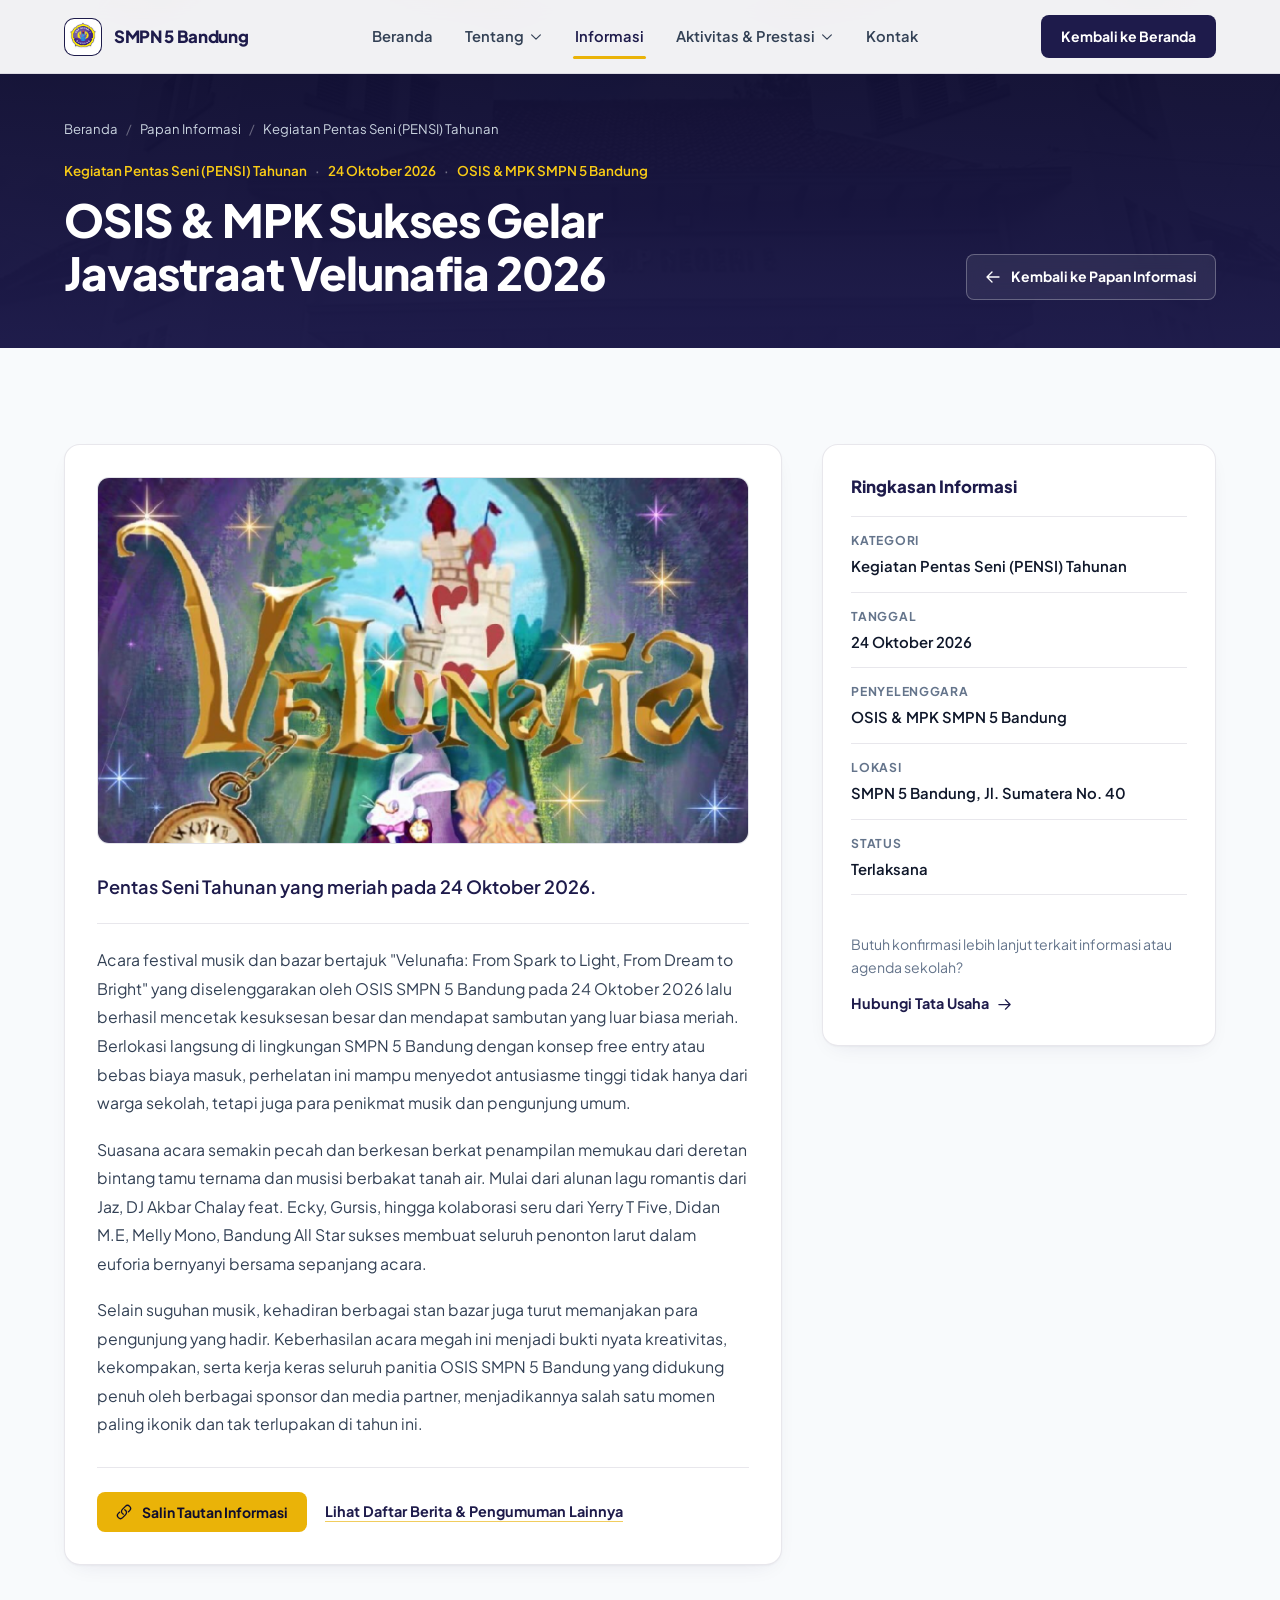
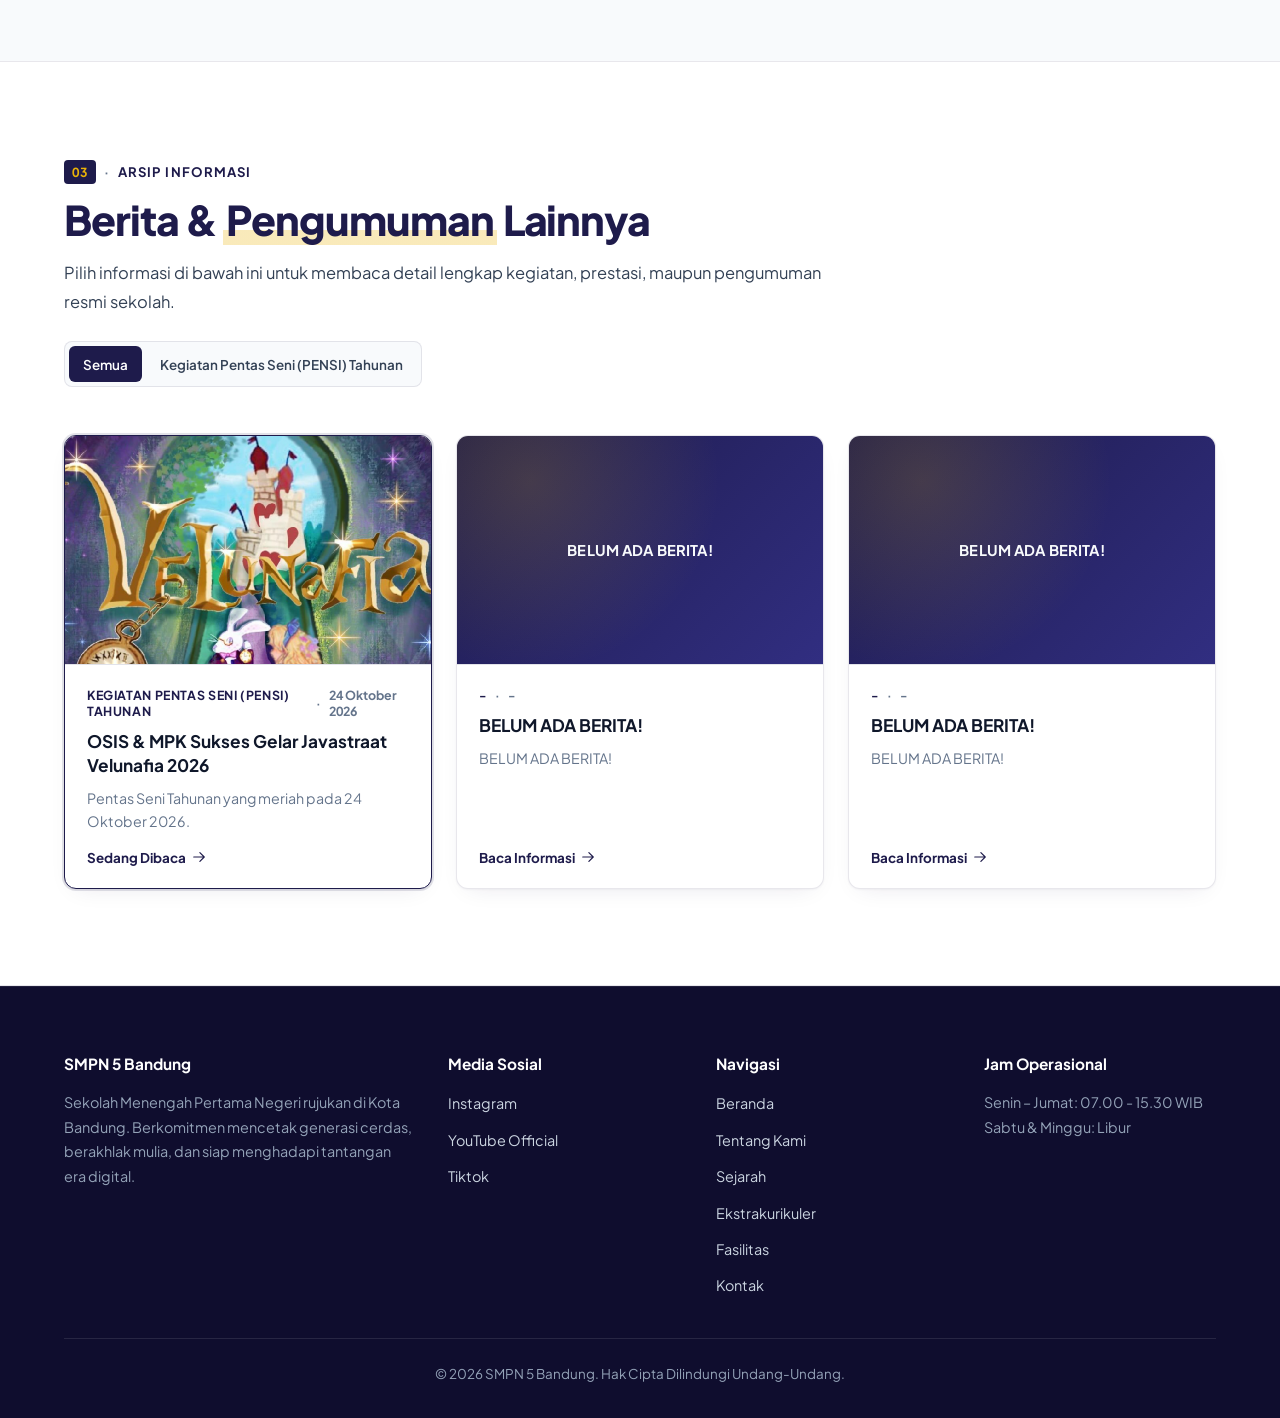
==== commit 49a5846a: "Add files via upload" ====
--- a/berita.html
+++ b/berita.html
@@ -17,7 +17,7 @@
 
   <div id="bar" aria-hidden="true"></div>
 
-  <!-- NAVIGASI UTAMA -->
+  <!-- NAVIGATION (3-ZONE CONTRACT) -->
   <nav id="nav" aria-label="Navigasi Utama">
     <div class="wrap nb">
       <a href="index.html#beranda" class="logo">
@@ -46,7 +46,7 @@
         <a href="berita.html" class="active" data-t="info">Informasi</a>
 
         <div class="dd">
-          <a href="index.html#sorotan" data-t="sorotan ekskul galeri">
+          <a href="index.html#sorotan" data-t="sorotan ekskul galeri fasilitas">
             <span>Aktivitas &amp; Prestasi</span>
             <svg class="dd-chevron" width="14" height="14" fill="none" viewBox="0 0 24 24" stroke="currentColor" stroke-width="2" aria-hidden="true">
               <path stroke-linecap="round" stroke-linejoin="round" d="m19.5 8.25-7.5 7.5-7.5-7.5" />
@@ -56,6 +56,7 @@
             <a href="index.html#sorotan">Program &amp; Kegiatan</a>
             <a href="index.html#ekskul">Ekstrakurikuler</a>
             <a href="index.html#galeri">Galeri</a>
+            <a href="index.html#fasilitas">Fasilitas Sekolah</a>
           </div>
         </div>
 
@@ -131,6 +132,8 @@
               <p>Kegiatan berlangsung tertib dengan dukungan penuh pimpinan sekolah, dewan guru, komite, serta antusiasme seluruh warga sekolah dan tamu undangan.</p>
             </div>
 
+            <div class="article-gallery-wrap" id="detail-gallery" hidden></div>
+
             <div class="article-actions">
               <button type="button" class="btn gold sm" id="copy-link-btn">
                 <svg width="16" height="16" fill="none" viewBox="0 0 24 24" stroke="currentColor" stroke-width="2" aria-hidden="true">
@@ -219,9 +222,9 @@
         <div>
           <h4>Media Sosial</h4>
           <ul>
-            <li><a href="https://www.instagram.com/bdg.smpn5/" target="_blank" rel="noopener">Instagram (@bdg.smpn5)</a></li>
+            <li><a href="https://www.instagram.com/bdg.smpn5/" target="_blank" rel="noopener">Instagram</a></li>
             <li><a href="https://www.youtube.com/@SMPNEGERI5BANDUNGOFFICIAL" target="_blank" rel="noopener">YouTube Official</a></li>
-            <li><a href="https://www.facebook.com/profile.php?id=100057695181991" target="_blank" rel="noopener">Facebook Page</a></li>
+            <li><a href="https://www.tiktok.com/@bdg.smpn5" target="_blank" rel="noopener">Tiktok</a></li>
           </ul>
         </div>
         <div>
@@ -231,6 +234,7 @@
             <li><a href="index.html#tentang">Tentang Kami</a></li>
             <li><a href="index.html#sejarah">Sejarah</a></li>
             <li><a href="index.html#ekskul">Ekstrakurikuler</a></li>
+            <li><a href="index.html#fasilitas">Fasilitas</a></li>
             <li><a href="index.html#kontak">Kontak</a></li>
           </ul>
         </div>
@@ -247,4 +251,4 @@
 
   <script src="js/script.js" defer></script>
 </body>
-</html>
+</html>
--- a/css/style.css
+++ b/css/style.css
@@ -1160,7 +1160,13 @@
   width: 100%;
   height: 100%;
   object-fit: cover;
+  object-position: center top;
   transition: transform 0.35s var(--ease);
+}
+
+.nw .im.is-portrait img {
+  object-fit: contain;
+  object-position: center;
 }
 
 .nw:hover .im img {
@@ -1372,8 +1378,95 @@
 
 .ex {
   display: grid;
-  grid-template-columns: repeat(4, minmax(0, 1fr));
-  gap: 20px;
+  grid-template-columns: repeat(12, minmax(0, 1fr));
+  gap: 22px;
+}
+
+.ekskul-card {
+  grid-column: span 3;
+  display: flex;
+  flex-direction: column;
+  background: var(--surface);
+  border: 1px solid var(--line-light);
+  border-radius: var(--radius-lg);
+  overflow: hidden;
+  box-shadow: var(--shadow-card);
+  transition: transform 0.2s var(--ease), box-shadow 0.2s var(--ease), border-color 0.2s var(--ease);
+}
+
+.ekskul-card:nth-child(-n+3) {
+  grid-column: span 4;
+}
+
+.ekskul-card:hover {
+  transform: translateY(-4px);
+  box-shadow: var(--shadow-hover);
+  border-color: rgba(234, 179, 8, 0.55);
+}
+
+.ekskul-img {
+  position: relative;
+  aspect-ratio: 16 / 10;
+  background: linear-gradient(135deg, var(--navy), var(--navy-mid));
+  overflow: hidden;
+}
+
+.ekskul-img img {
+  width: 100%;
+  height: 100%;
+  object-fit: cover;
+  object-position: center 25%;
+  display: block;
+  transition: transform 0.4s var(--ease);
+}
+
+.ekskul-card:hover .ekskul-img img {
+  transform: scale(1.04);
+}
+
+.ekskul-content {
+  padding: 20px 22px 22px;
+  display: flex;
+  flex-direction: column;
+  flex: 1;
+}
+
+.ekskul-title-row {
+  display: flex;
+  align-items: center;
+  gap: 11px;
+}
+
+.ekskul-icon {
+  width: 36px;
+  height: 36px;
+  border-radius: 9px;
+  background: rgba(30, 27, 75, 0.06);
+  color: var(--navy);
+  display: inline-flex;
+  align-items: center;
+  justify-content: center;
+  flex-shrink: 0;
+  transition: background-color 0.2s var(--ease), color 0.2s var(--ease);
+}
+
+.ekskul-card:hover .ekskul-icon {
+  background: var(--navy);
+  color: var(--gold2);
+}
+
+.ekskul-title-row h3 {
+  margin: 0;
+  font-size: 1.06rem;
+  font-weight: 700;
+  color: var(--navy);
+}
+
+.ekskul-content p {
+  margin: 10px 0 0;
+  font-size: 0.9rem;
+  line-height: 1.6;
+  color: var(--ink-soft);
 }
 
 /* ==========================================================================
@@ -1401,6 +1494,27 @@
   aspect-ratio: 21 / 9;
   min-height: 320px;
   box-shadow: var(--shadow-card);
+  transition: transform 0.22s var(--ease), box-shadow 0.22s var(--ease), border-color 0.22s var(--ease);
+}
+
+.g:hover {
+  transform: translateY(-3px);
+  box-shadow: var(--shadow-hover);
+  border-color: rgba(234, 179, 8, 0.55);
+}
+
+.g-anchor {
+  display: block;
+  width: 100%;
+  height: 100%;
+  color: inherit;
+  text-decoration: none;
+  cursor: pointer;
+}
+
+.g-anchor:focus-visible {
+  outline: 2px solid var(--gold);
+  outline-offset: -2px;
 }
 
 .g img {
@@ -1411,7 +1525,7 @@
 }
 
 .g:hover img,
-.g:focus-visible img {
+.g-anchor:focus-visible img {
   transform: scale(1.03);
 }
 
@@ -1434,8 +1548,116 @@
   margin-bottom: 6px;
 }
 
+.g .g-cta {
+  margin-top: 14px;
+  display: inline-flex;
+  align-items: center;
+  gap: 8px;
+  font-size: 0.86rem;
+  font-weight: 700;
+  color: var(--gold2);
+  transition: gap 0.18s var(--ease), color 0.18s var(--ease);
+}
+
+.g:hover .g-cta {
+  gap: 11px;
+  color: #FFFFFF;
+}
+
 /* ==========================================================================
-   06 KONTAK
+   06 FASILITAS SEKOLAH
+   ========================================================================== */
+.fasilitas-grid {
+  display: grid;
+  grid-template-columns: repeat(3, minmax(0, 1fr));
+  gap: 24px;
+}
+
+.fasilitas-card {
+  margin: 0;
+  display: flex;
+  flex-direction: column;
+  background: var(--surface);
+  border: 1px solid var(--line-light);
+  border-radius: var(--radius-lg);
+  overflow: hidden;
+  box-shadow: var(--shadow-card);
+  transition: transform 0.2s var(--ease), box-shadow 0.2s var(--ease), border-color 0.2s var(--ease);
+}
+
+.fasilitas-card:hover {
+  transform: translateY(-4px);
+  box-shadow: var(--shadow-hover);
+  border-color: rgba(234, 179, 8, 0.55);
+}
+
+.fasilitas-img {
+  position: relative;
+  aspect-ratio: 16 / 10;
+  background: linear-gradient(135deg, var(--navy), var(--navy-mid));
+  overflow: hidden;
+}
+
+.fasilitas-img img {
+  width: 100%;
+  height: 100%;
+  object-fit: cover;
+  display: block;
+  transition: transform 0.4s var(--ease);
+}
+
+.fasilitas-card:hover .fasilitas-img img {
+  transform: scale(1.04);
+}
+
+.fasilitas-caption {
+  padding: 20px 22px 22px;
+  display: flex;
+  flex-direction: column;
+  flex: 1;
+}
+
+.fasilitas-title-row {
+  display: flex;
+  align-items: center;
+  gap: 11px;
+}
+
+.fasilitas-icon {
+  width: 36px;
+  height: 36px;
+  border-radius: 9px;
+  background: rgba(30, 27, 75, 0.06);
+  color: var(--navy);
+  display: inline-flex;
+  align-items: center;
+  justify-content: center;
+  flex-shrink: 0;
+  transition: background-color 0.2s var(--ease), color 0.2s var(--ease);
+}
+
+.fasilitas-card:hover .fasilitas-icon {
+  background: var(--navy);
+  color: var(--gold2);
+}
+
+.fasilitas-title-row h3 {
+  margin: 0;
+  font-size: 1.05rem;
+  font-weight: 700;
+  color: var(--navy);
+  line-height: 1.3;
+}
+
+.fasilitas-caption p {
+  margin: 10px 0 0;
+  font-size: 0.9rem;
+  line-height: 1.6;
+  color: var(--ink-soft);
+}
+
+/* ==========================================================================
+   07 KONTAK
    ========================================================================== */
 .ct {
   display: grid;
@@ -1824,14 +2046,18 @@
   border-radius: var(--radius-md);
   overflow: hidden;
   border: 1px solid var(--line-light);
-  aspect-ratio: 16 / 9;
   background: var(--bg-light);
+  display: flex;
+  align-items: center;
+  justify-content: center;
 }
 
 .article-cover img {
   width: 100%;
-  height: 100%;
-  object-fit: cover;
+  height: auto;
+  max-height: 640px;
+  object-fit: contain;
+  display: block;
 }
 
 .article-summary {
@@ -1857,6 +2083,74 @@
 
 .article-prose p:last-child {
   margin-bottom: 0;
+}
+
+.article-inline-photo {
+  margin: 22px 0;
+  border-radius: var(--radius-md);
+  overflow: hidden;
+  border: 1px solid var(--line-light);
+  background: var(--bg-light);
+}
+
+.article-inline-photo img {
+  width: 100%;
+  height: auto;
+  max-height: 540px;
+  object-fit: contain;
+  display: block;
+}
+
+.article-inline-photo figcaption {
+  padding: 10px 14px;
+  font-size: 0.84rem;
+  color: var(--muted);
+  border-top: 1px solid var(--line-light);
+  background: var(--surface);
+}
+
+.article-gallery-wrap {
+  margin-top: 30px;
+  padding-top: 26px;
+  border-top: 1px solid var(--line-light);
+}
+
+.article-gallery-wrap h3 {
+  margin: 0 0 14px;
+  font-size: 1rem;
+  font-weight: 800;
+  color: var(--navy);
+}
+
+.article-gallery-grid {
+  display: grid;
+  grid-template-columns: repeat(2, minmax(0, 1fr));
+  gap: 16px;
+}
+
+.article-gallery-item {
+  margin: 0;
+  border-radius: var(--radius-md);
+  overflow: hidden;
+  border: 1px solid var(--line-light);
+  background: var(--bg-light);
+  aspect-ratio: 16 / 10;
+  display: flex;
+  align-items: center;
+  justify-content: center;
+}
+
+.article-gallery-item img {
+  width: 100%;
+  height: 100%;
+  object-fit: cover;
+  object-position: center top;
+  display: block;
+}
+
+.article-gallery-item.is-portrait img {
+  object-fit: contain;
+  object-position: center;
 }
 
 .article-actions {
@@ -2030,7 +2324,13 @@
   width: 100%;
   height: 100%;
   object-fit: cover;
+  object-position: center top;
   transition: transform 0.35s var(--ease);
+}
+
+.archive-thumb.is-portrait img {
+  object-fit: contain;
+  object-position: center;
 }
 
 .archive-card:hover .archive-thumb img {
@@ -2104,6 +2404,19 @@
     grid-template-columns: repeat(2, minmax(0, 1fr));
   }
 
+  .ekskul-card,
+  .ekskul-card:nth-child(-n+3) {
+    grid-column: span 1;
+  }
+
+  .ekskul-card:first-child {
+    grid-column: span 2;
+  }
+
+  .ekskul-card:first-child .ekskul-img {
+    aspect-ratio: 21 / 9;
+  }
+
   .news {
     grid-template-columns: 1fr 1fr;
   }
@@ -2115,6 +2428,10 @@
   .bento-wide,
   .bento-std {
     grid-column: span 6;
+  }
+
+  .fasilitas-grid {
+    grid-template-columns: repeat(2, minmax(0, 1fr));
   }
 
   .fg {
@@ -2275,6 +2592,20 @@
     grid-template-columns: 1fr;
   }
 
+  .ekskul-card,
+  .ekskul-card:nth-child(-n+3),
+  .ekskul-card:first-child {
+    grid-column: span 1;
+  }
+
+  .ekskul-card:first-child .ekskul-img {
+    aspect-ratio: 16 / 10;
+  }
+
+  .fasilitas-grid {
+    grid-template-columns: 1fr;
+  }
+
   .g {
     aspect-ratio: 16 / 11;
     min-height: 240px;
@@ -2313,6 +2644,10 @@
   }
 
   .archive-grid {
+    grid-template-columns: 1fr;
+  }
+
+  .article-gallery-grid {
     grid-template-columns: 1fr;
   }
 }
@@ -2336,4 +2671,4 @@
   .ticker-track {
     animation: none;
   }
-}
+}
